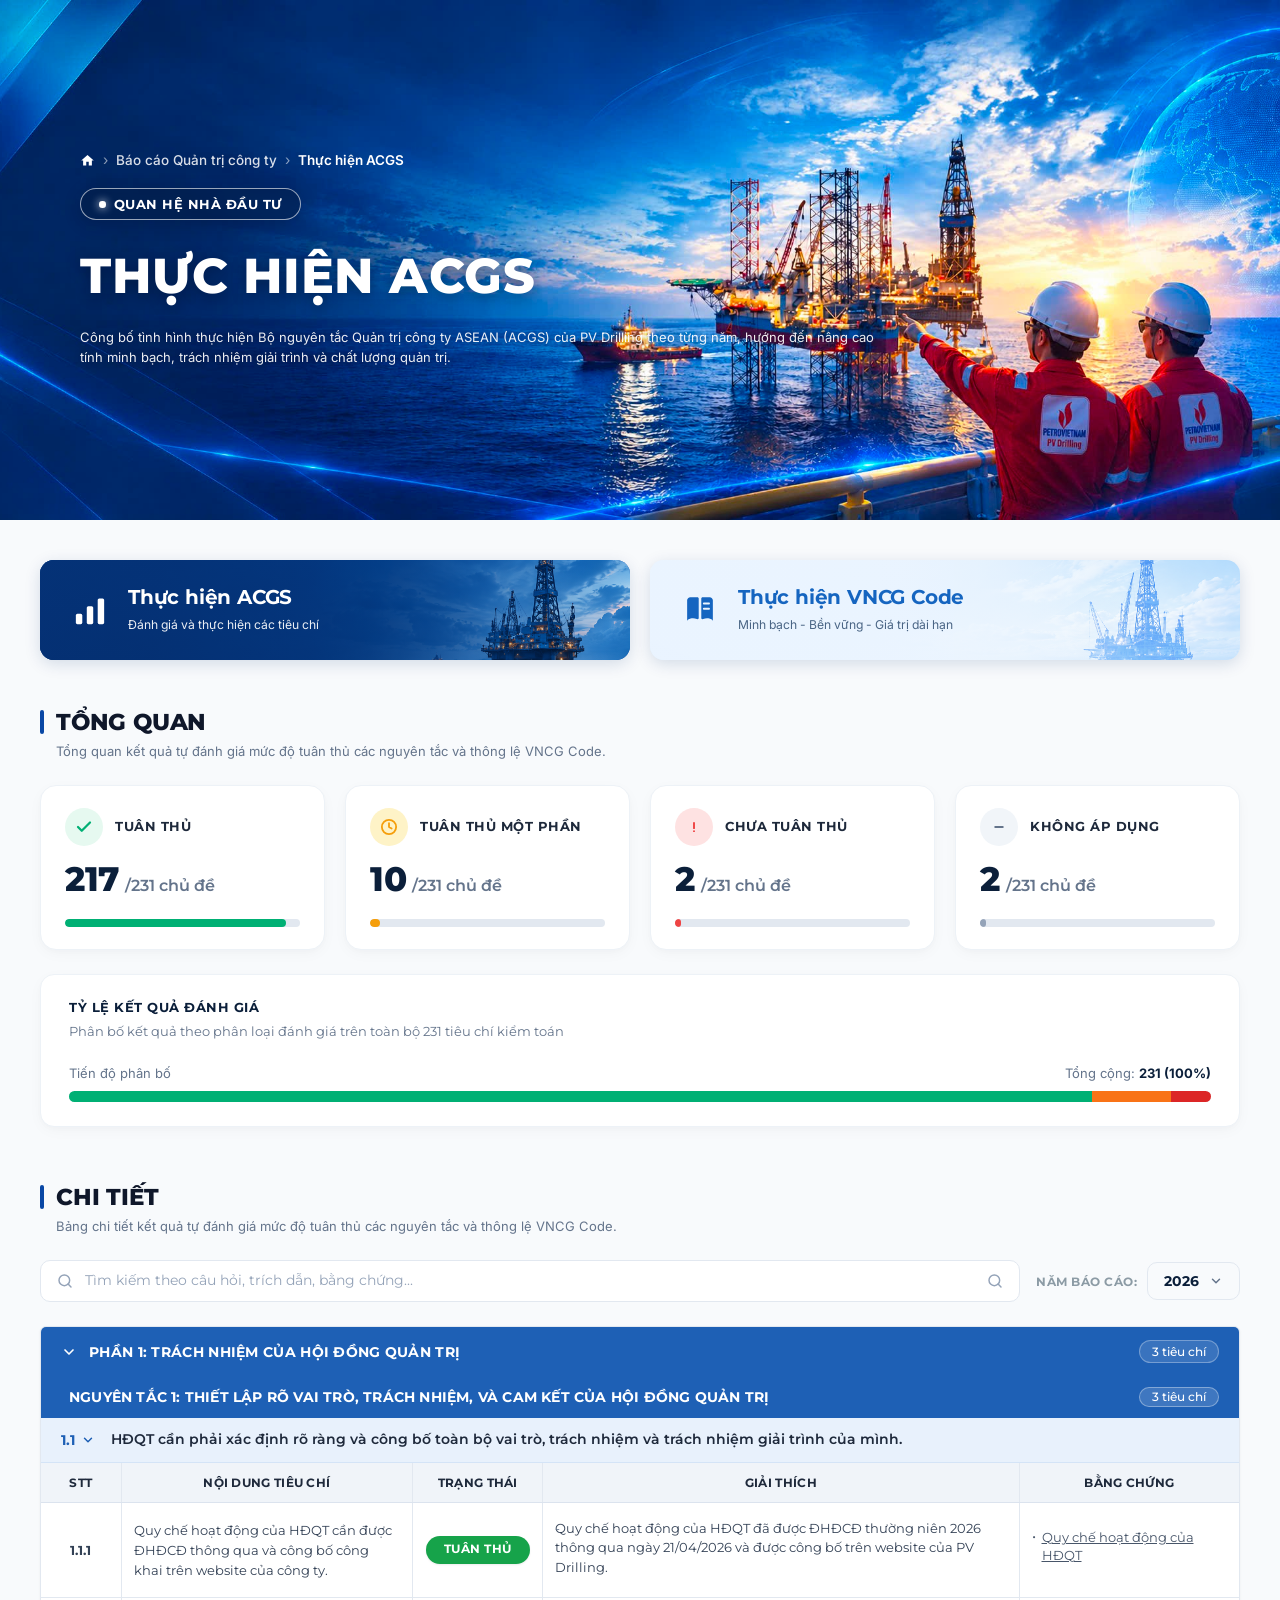
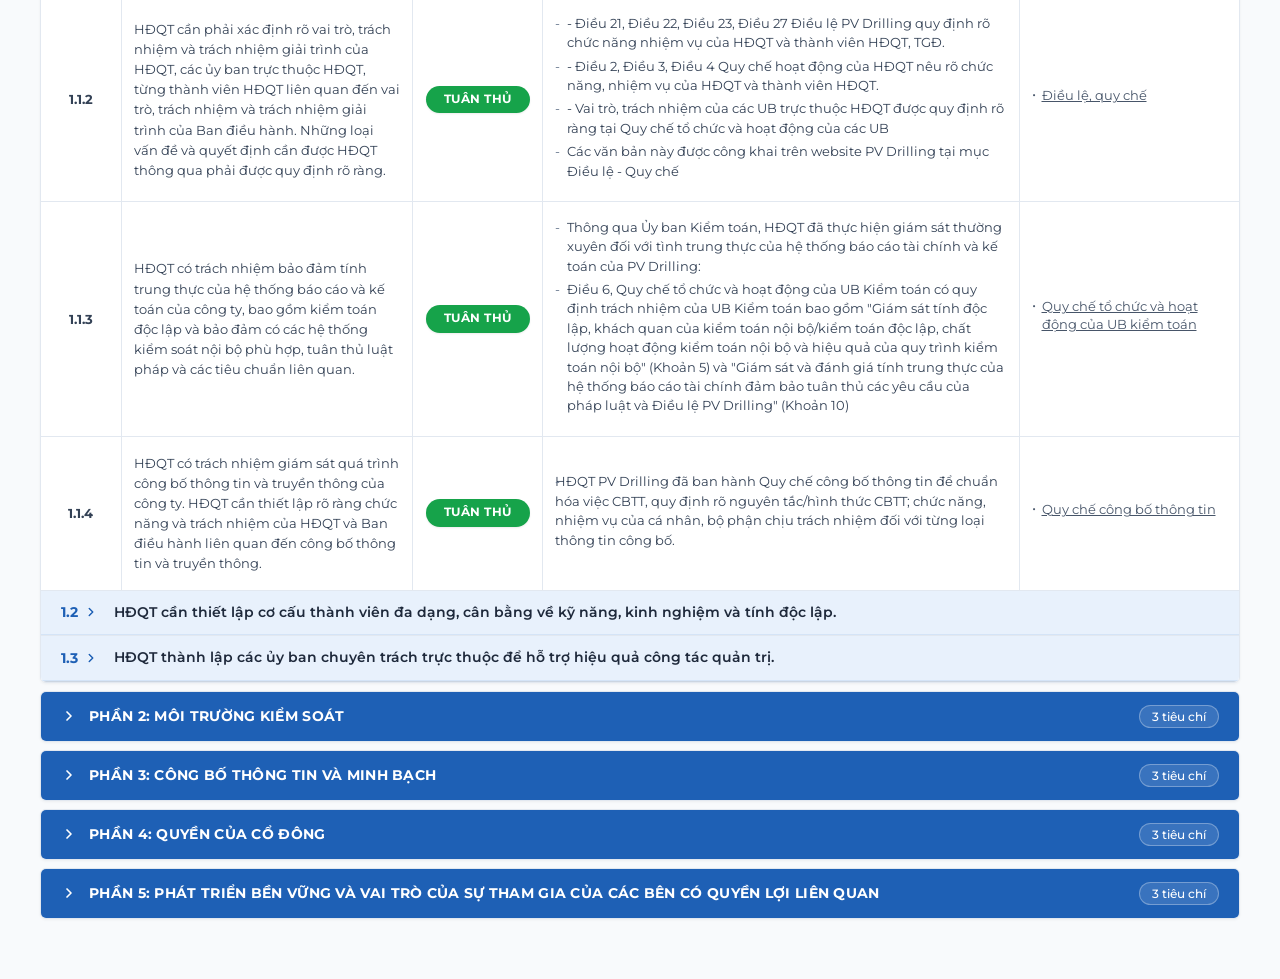
==== layout/Thuc_Hien_Vncg_Code/index.html @ 48d4dc28 "done screen Vncg code" ====
<!DOCTYPE html>
<html lang="en">

<head>
    <meta charset="UTF-8">
    <meta name="viewport" content="width=device-width, initial-scale=1.0">
    <title>Document</title>
    <link rel="stylesheet" href="./style.css">
</head>

<body>

    <div id="banner"></div>
    <main class="main-content">

        <div id="acgs-cards-container" class="acgs-cards-grid"></div>

        <section class="section-overview" aria-labelledby="overview-heading">
            <div id="overview-title"></div>

            <div id="stat-cards-overview" class="overview-stats-grid"></div>

            <div class="overview-details-grid">
                <div id="question-status-container"></div>
            </div>
        </section>

        <section class="section-detail" aria-labelledby="detail-heading">

            <div id="detail-title"></div>

            <div class="detail-toolbar">

                <div id="search-detail-container" class="detail-search-wrap"></div>

                <div class="detail-year-select-wrap">
                    <span class="detail-year-label">NĂM BÁO CÁO:</span>
                    <div class="detail-year-dropdown" id="year-dropdown" tabindex="0" role="button"
                        aria-label="Chọn năm báo cáo">
                        <span class="detail-year-value" id="selected-year">2026</span>
                        <svg class="detail-year-arrow" viewBox="0 0 24 24" width="14" height="14" fill="none"
                            stroke="currentColor" stroke-width="2.5" stroke-linecap="round" stroke-linejoin="round"
                            aria-hidden="true">
                            <polyline points="6 9 12 15 18 9"></polyline>
                        </svg>
                    </div>
                </div>

            </div>
            <div id="criteria-accordion-container"></div>

        </section>

    </main>

    <!-- ============================================================
         SCRIPTS — nạp theo đúng thứ tự phụ thuộc
         1. Design System → 2. Components → 3. Mock Data → 4. Screen
    ============================================================ -->

    <!-- 1. Design System: Icons library dùng chung -->
    <script src="../../design-system/icons.js"></script>

    <!-- 2. Component Scripts -->
    <script src="../../component/Banner/Banner.js"></script>
    <script src="../../component/ACGSCard/ACGS.js"></script>
    <script src="../../component/SectionTitle/SectionTitle.js"></script>
    <script src="../../component/StatCard/StatCard.js"></script>
    <script src="../../component/CategoryProgress/CategoryProgress.js"></script>
    <script src="../../component/SearchDetail/SearchDetail.js"></script>
    <script src="../../component/CriteriaAccordion/CriteriaAccordion.js"></script>

    <!-- 3. Mock Data -->
    <script src="../../Mock_Data/DataVNCGCode.js"></script>

    <!-- 4. Screen Script (nạp sau cùng, sau khi tất cả components đã sẵn sàng) -->
    <script src="./script.js"></script>

</body>

</html>
---- layout/Thuc_Hien_Vncg_Code/style.css ----
/* ==========================================================================
   LAYOUT STYLES: THỰC HIỆN ACGS
   File: layout/Thuc_hien_ACGS/style.css
   ========================================================================== */

/* 1. Nạp Design System & Global Styles */
@import url('../../design-system/global.css');

/* 2. Nạp Component Styles */
@import url('../../component/Banner/Banner.css');
@import url('../../component/ACGSCard/ACGSCard.css');
@import url('../../component/SectionTitle/SectionTitle.css');
@import url('../../component/StatCard/StatCard.css');
@import url('../../component/CategoryProgress/CategoryProgress.css');
@import url('../../component/SearchDetail/SearchDetail.css');
@import url('../../component/CriteriaAccordion/CriteriaAccordion.css');

/* ==========================================================================
   MAIN LAYOUT CONTAINER
   ========================================================================== */

#banner {
    width: 100%;
}

.main-content {
    max-width: 100%;
    margin: 0;
    padding: var(--space-10, 40px) var(--space-10, 40px) var(--space-15, 60px) var(--space-10, 40px);
}

/* 1. Cards Grid / Container ACGS */
.acgs-cards-grid {
    display: grid;
    grid-template-columns: 1fr 1fr;
    gap: var(--space-5);
    width: 100%;
}

/* 2. Overview Section */
.section-overview {
    margin-top: var(--space-12);
    width: 100%;
}

/* Detail Section */
.section-detail {
    margin-top: var(--space-14);
    width: 100%;
}

/* ==========================================================================
   DETAIL TOOLBAR (Hình 3: Cấp độ 1/2, Tìm kiếm, Năm báo cáo)
   ========================================================================== */
.detail-toolbar {
    display: flex;
    align-items: center;
    gap: var(--space-4);
    margin-top: var(--space-6);
    margin-bottom: var(--space-6);
    width: 100%;
}

/* 1. Nút chọn Cấp độ 1 / Cấp độ 2 */
.detail-level-filters {
    display: flex;
    align-items: center;
    gap: var(--space-2, 8px);
    flex-shrink: 0;
}

.level-filter-btn {
    border: none;
    background-color: var(--color-bg-secondary);
    color: var(--color-text-secondary);
    font-family: var(--font-family-sans);
    font-size: var(--font-size-md);
    font-weight: var(--font-weight-semibold);
    padding: 10px var(--space-5);
    border-radius: var(--radius-lg);
    cursor: pointer;
    transition: background-color var(--transition-base), color var(--transition-base), transform var(--transition-fast);
    user-select: none;
}

.level-filter-btn:hover {
    background-color: var(--color-bg-progress-track);
    color: var(--color-text-heading);
}

.level-filter-btn--active {
    background-color: var(--color-primary);
    color: var(--color-white);
}

.level-filter-btn--active:hover {
    background-color: var(--color-primary-hover);
    color: var(--color-white);
}

/* 2. Ô Tìm kiếm */
.detail-search-wrap {
    flex: 1;
    min-width: 260px;
}

/* 3. Dropdown Năm báo cáo (Hình 2) */
.detail-year-select-wrap {
    display: flex;
    align-items: center;
    gap: 10px;
    flex-shrink: 0;
}

.detail-year-label {
    font-size: var(--font-size-sm);
    font-weight: var(--font-weight-bold);
    color: var(--color-text-dim);
    letter-spacing: var(--letter-spacing-wider);
    text-transform: uppercase;
    font-family: var(--font-family-heading);
    white-space: nowrap;
}

.detail-year-dropdown {
    display: inline-flex;
    align-items: center;
    gap: 10px;
    background-color: var(--color-bg-page);
    border: 1px solid var(--color-border-light);
    border-radius: var(--radius-xl);
    padding: 9px var(--space-4);
    cursor: pointer;
    transition: border-color var(--transition-base), box-shadow var(--transition-base), background-color var(--transition-base);
    user-select: none;
}

.detail-year-dropdown:hover {
    border-color: var(--color-border-default);
    background-color: var(--color-bg-card);
}

.detail-year-dropdown:focus {
    outline: none;
    border-color: var(--color-primary);
    box-shadow: var(--shadow-focus);
}

.detail-year-value {
    font-size: var(--font-size-normal);
    font-weight: var(--font-weight-bold);
    color: var(--color-text-title);
    font-family: var(--font-family-heading);
}

.detail-year-arrow {
    color: var(--color-text-muted);
    transition: transform var(--transition-base);
}

/* 3. 4 Stat Cards Grid (Hình 1) */
.overview-stats-grid {
    display: grid;
    grid-template-columns: repeat(4, 1fr);
    gap: var(--space-5, 20px);
    margin-top: var(--space-6, 24px);
    width: 100%;
}

/* 4. Khối chi tiết đánh giá: Tỷ lệ kết quả đánh giá */
.overview-details-grid {
    display: grid;
    grid-template-columns: 1fr;
    gap: var(--space-6, 24px);
    margin-top: var(--space-6, 24px);
    width: 100%;
}

#question-status-container {
    width: 100%;
    grid-column: 1 / -1;
}

/* ==========================================================================
   5. CARD TỶ LỆ KẾT QUẢ ĐÁNH GIÁ (TIẾN ĐỘ PHÂN BỐ)
   ========================================================================== */
.question-status-card {
    background-color: var(--color-bg-card, #ffffff);
    border: 1px solid var(--color-border-subtle, #e2e8f0);
    border-radius: var(--radius-2xl, 20px);
    padding: var(--space-6, 24px) var(--space-7, 28px);
    box-shadow: var(--shadow-card, 0 1px 3px rgba(0, 0, 0, 0.05));
    display: flex;
    flex-direction: column;
    gap: var(--space-6, 24px);
    width: 100%;
    transition: transform var(--transition-smooth, 0.2s ease), box-shadow var(--transition-smooth, 0.2s ease);
}

.question-status-card:hover {
    box-shadow: var(--shadow-card-hover, 0 4px 12px rgba(0, 0, 0, 0.08));
}

.question-status-header {
    display: flex;
    flex-direction: column;
    gap: 6px;
}

.question-status-title {
    margin: 0;
    font-size: var(--font-size-base, 16px);
    font-weight: var(--font-weight-bold, 700);
    color: var(--color-text-title, #0b1f3a);
    letter-spacing: 0.5px;
    text-transform: uppercase;
    font-family: var(--font-family-heading, 'Inter', sans-serif);
    line-height: 1.3;
}

.question-status-subtitle {
    margin: 0;
    font-size: 13px;
    color: var(--color-text-muted, #64748b);
    font-weight: var(--font-weight-normal, 400);
    line-height: 1.5;
}

.question-status-cards-grid {
    display: grid;
    grid-template-columns: 1fr 1fr;
    gap: var(--space-4, 16px);
}

/* Khung tiến độ & Nhãn */
.question-status-progress-wrap {
    display: flex;
    flex-direction: column;
    gap: 10px;
    width: 100%;
}

.question-status-progress-labels {
    display: flex;
    justify-content: space-between;
    align-items: center;
    font-size: 13px;
    color: var(--color-text-muted, #64748b);
    font-family: var(--font-family-base, 'Inter', sans-serif);
}

.progress-label-left {
    font-weight: var(--font-weight-normal, 400);
    color: var(--color-text-muted, #64748b);
}

.progress-label-right {
    font-weight: var(--font-weight-normal, 400);
    color: var(--color-text-muted, #64748b);
}

.progress-label-right b,
.progress-label-right strong {
    color: var(--color-text-title, #0f172a);
    font-weight: var(--font-weight-bold, 700);
}

/* Thanh phân bổ nhiều dải màu (Segmented Progress Bar) */
.question-status-segmented-bar {
    width: 100%;
    height: 11px;
    border-radius: var(--radius-full, 9999px);
    overflow: hidden;
    display: flex;
    background-color: var(--color-bg-progress-track, #f1f5f9);
}

.segmented-bar-item {
    height: 100%;
    transition: width var(--transition-progress, 0.6s cubic-bezier(0.4, 0, 0.2, 1));
}

.segmented-bar-item:hover {
    filter: brightness(1.08);
}

/* ==========================================================================
   6. RESPONSIVE BREAKPOINTS
   ========================================================================== */
@media (max-width: 1180px) {
    .overview-stats-grid {
        grid-template-columns: repeat(2, 1fr);
    }

    .overview-details-grid {
        grid-template-columns: 1fr;
    }
}

@media (max-width: 900px) {
    .detail-toolbar {
        flex-wrap: wrap;
    }

    .detail-search-wrap {
        order: 3;
        flex-basis: 100%;
        width: 100%;
    }
}

@media (max-width: 768px) {
    .main-content {
        padding: var(--space-7) var(--space-5) var(--space-12) var(--space-5);
    }

    .acgs-cards-grid {
        grid-template-columns: 1fr;
        gap: var(--space-4);
    }

    .question-status-cards-grid {
        grid-template-columns: 1fr;
    }
}

@media (max-width: 580px) {
    .overview-stats-grid {
        grid-template-columns: 1fr;
    }

    .main-content {
        padding: var(--space-5) var(--space-4) 36px var(--space-4);
    }
}
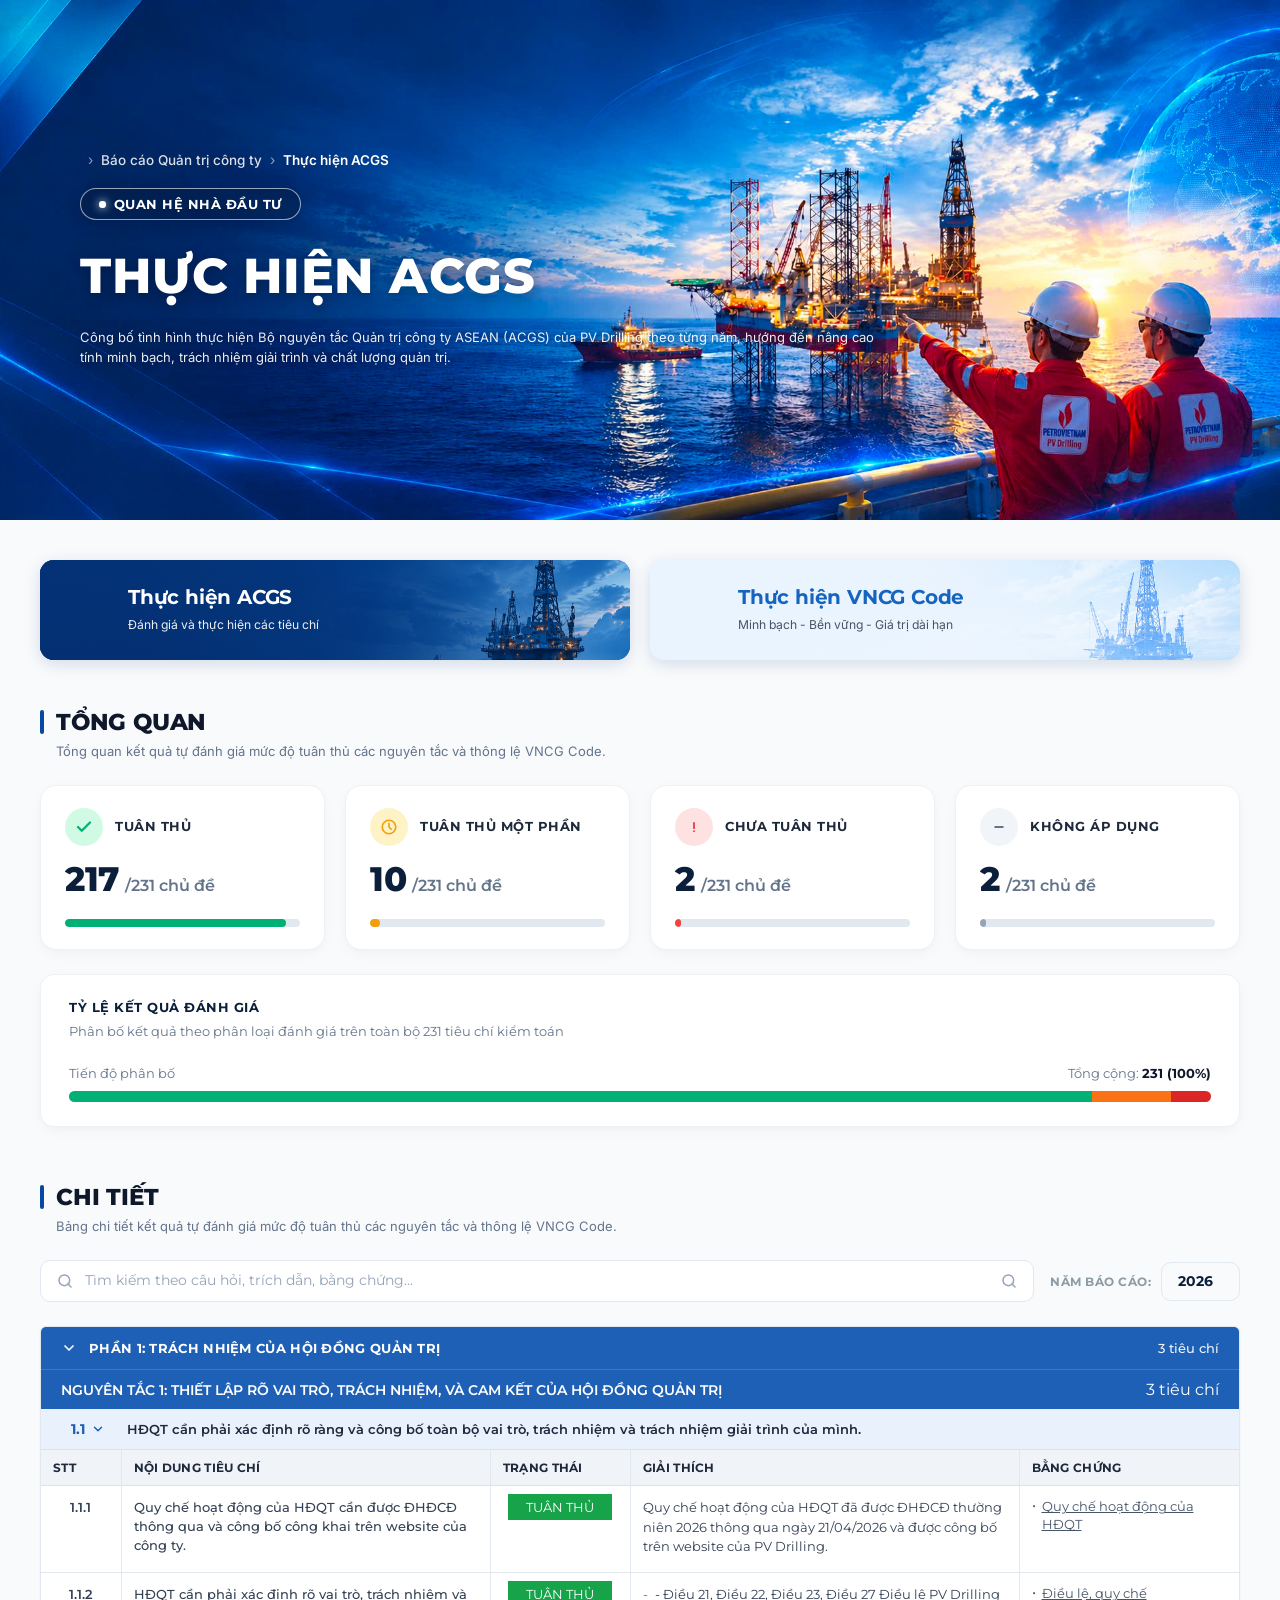
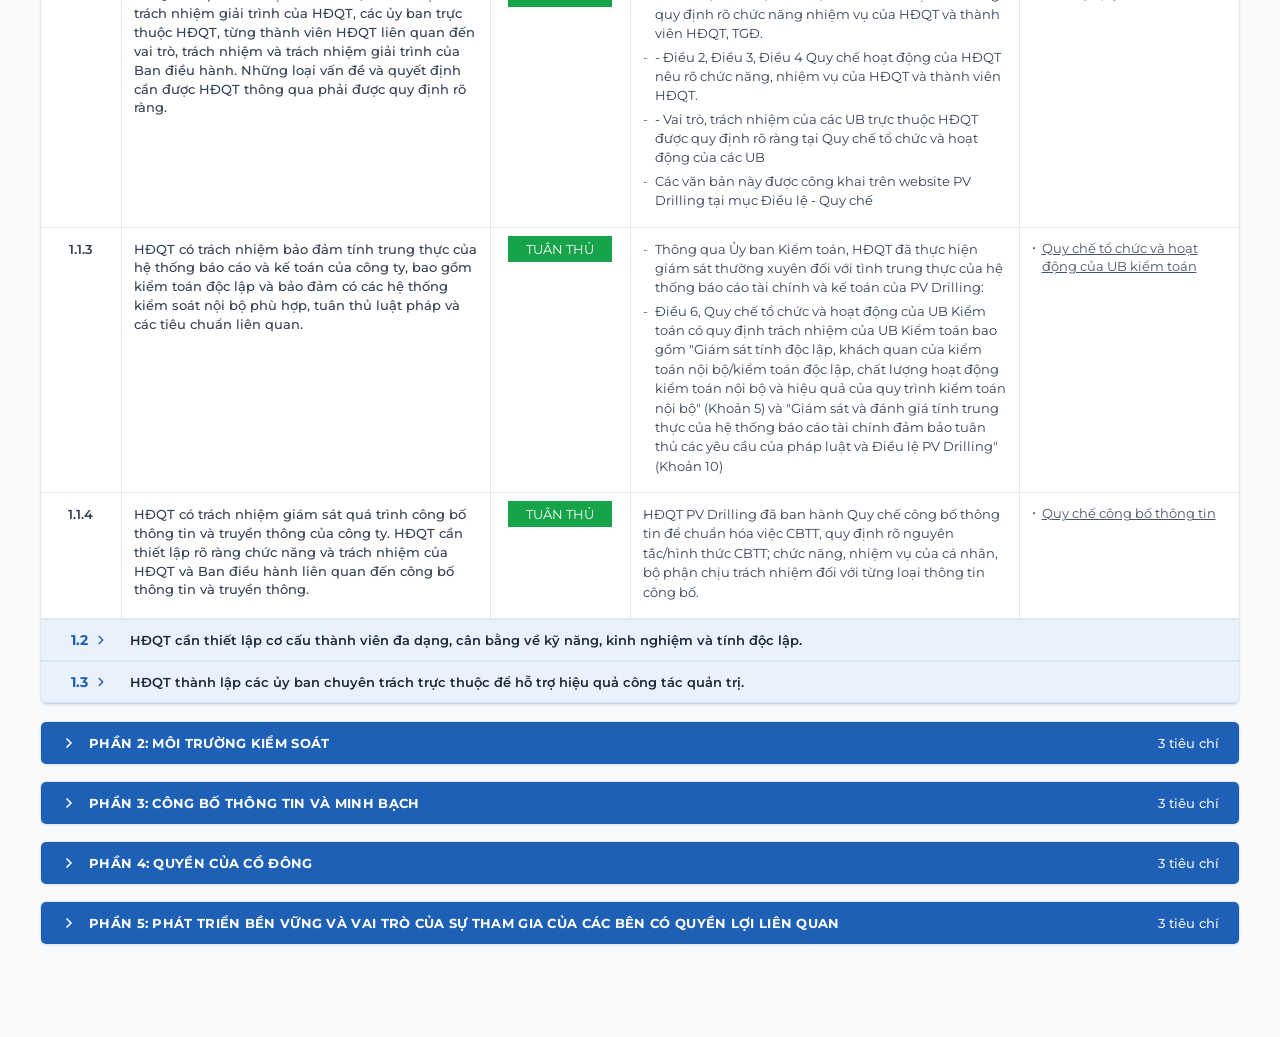
==== commit 120846e2: "update follows design system" ====
--- a/layout/Thuc_Hien_Vncg_Code/index.html
+++ b/layout/Thuc_Hien_Vncg_Code/index.html
@@ -38,11 +38,7 @@
                     <div class="detail-year-dropdown" id="year-dropdown" tabindex="0" role="button"
                         aria-label="Chọn năm báo cáo">
                         <span class="detail-year-value" id="selected-year">2026</span>
-                        <svg class="detail-year-arrow" viewBox="0 0 24 24" width="14" height="14" fill="none"
-                            stroke="currentColor" stroke-width="2.5" stroke-linecap="round" stroke-linejoin="round"
-                            aria-hidden="true">
-                            <polyline points="6 9 12 15 18 9"></polyline>
-                        </svg>
+                        <span class="detail-year-arrow-wrap"></span>
                     </div>
                 </div>
 
--- a/layout/Thuc_Hien_Vncg_Code/style.css
+++ b/layout/Thuc_Hien_Vncg_Code/style.css
@@ -185,20 +185,20 @@
    5. CARD TỶ LỆ KẾT QUẢ ĐÁNH GIÁ (TIẾN ĐỘ PHÂN BỐ)
    ========================================================================== */
 .question-status-card {
-    background-color: var(--color-bg-card, #ffffff);
-    border: 1px solid var(--color-border-subtle, #e2e8f0);
-    border-radius: var(--radius-2xl, 20px);
-    padding: var(--space-6, 24px) var(--space-7, 28px);
-    box-shadow: var(--shadow-card, 0 1px 3px rgba(0, 0, 0, 0.05));
+    background-color: var(--color-bg-card);
+    border: 1px solid var(--color-border-subtle);
+    border-radius: var(--radius-2xl);
+    padding: var(--space-6) var(--space-7);
+    box-shadow: var(--shadow-card);
     display: flex;
     flex-direction: column;
-    gap: var(--space-6, 24px);
-    width: 100%;
-    transition: transform var(--transition-smooth, 0.2s ease), box-shadow var(--transition-smooth, 0.2s ease);
+    gap: var(--space-6);
+    width: 100%;
+    transition: transform var(--transition-smooth), box-shadow var(--transition-smooth);
 }
 
 .question-status-card:hover {
-    box-shadow: var(--shadow-card-hover, 0 4px 12px rgba(0, 0, 0, 0.08));
+    box-shadow: var(--shadow-card-hover);
 }
 
 .question-status-header {
@@ -209,27 +209,27 @@
 
 .question-status-title {
     margin: 0;
-    font-size: var(--font-size-base, 16px);
-    font-weight: var(--font-weight-bold, 700);
-    color: var(--color-text-title, #0b1f3a);
+    font-size: var(--font-size-base);
+    font-weight: var(--font-weight-bold);
+    color: var(--color-text-title);
     letter-spacing: 0.5px;
     text-transform: uppercase;
-    font-family: var(--font-family-heading, 'Inter', sans-serif);
+    font-family: var(--font-family-heading);
     line-height: 1.3;
 }
 
 .question-status-subtitle {
     margin: 0;
     font-size: 13px;
-    color: var(--color-text-muted, #64748b);
-    font-weight: var(--font-weight-normal, 400);
+    color: var(--color-text-muted);
+    font-weight: var(--font-weight-normal);
     line-height: 1.5;
 }
 
 .question-status-cards-grid {
     display: grid;
     grid-template-columns: 1fr 1fr;
-    gap: var(--space-4, 16px);
+    gap: var(--space-4);
 }
 
 /* Khung tiến độ & Nhãn */
@@ -245,34 +245,34 @@
     justify-content: space-between;
     align-items: center;
     font-size: 13px;
-    color: var(--color-text-muted, #64748b);
-    font-family: var(--font-family-base, 'Inter', sans-serif);
+    color: var(--color-text-muted);
+    font-family: var(--font-family-sans);
 }
 
 .progress-label-left {
-    font-weight: var(--font-weight-normal, 400);
-    color: var(--color-text-muted, #64748b);
+    font-weight: var(--font-weight-normal);
+    color: var(--color-text-muted);
 }
 
 .progress-label-right {
-    font-weight: var(--font-weight-normal, 400);
-    color: var(--color-text-muted, #64748b);
+    font-weight: var(--font-weight-normal);
+    color: var(--color-text-muted);
 }
 
 .progress-label-right b,
 .progress-label-right strong {
-    color: var(--color-text-title, #0f172a);
-    font-weight: var(--font-weight-bold, 700);
+    color: var(--color-text-heading);
+    font-weight: var(--font-weight-bold);
 }
 
 /* Thanh phân bổ nhiều dải màu (Segmented Progress Bar) */
 .question-status-segmented-bar {
     width: 100%;
     height: 11px;
-    border-radius: var(--radius-full, 9999px);
+    border-radius: var(--radius-full);
     overflow: hidden;
     display: flex;
-    background-color: var(--color-bg-progress-track, #f1f5f9);
+    background-color: var(--color-bg-progress-track);
 }
 
 .segmented-bar-item {
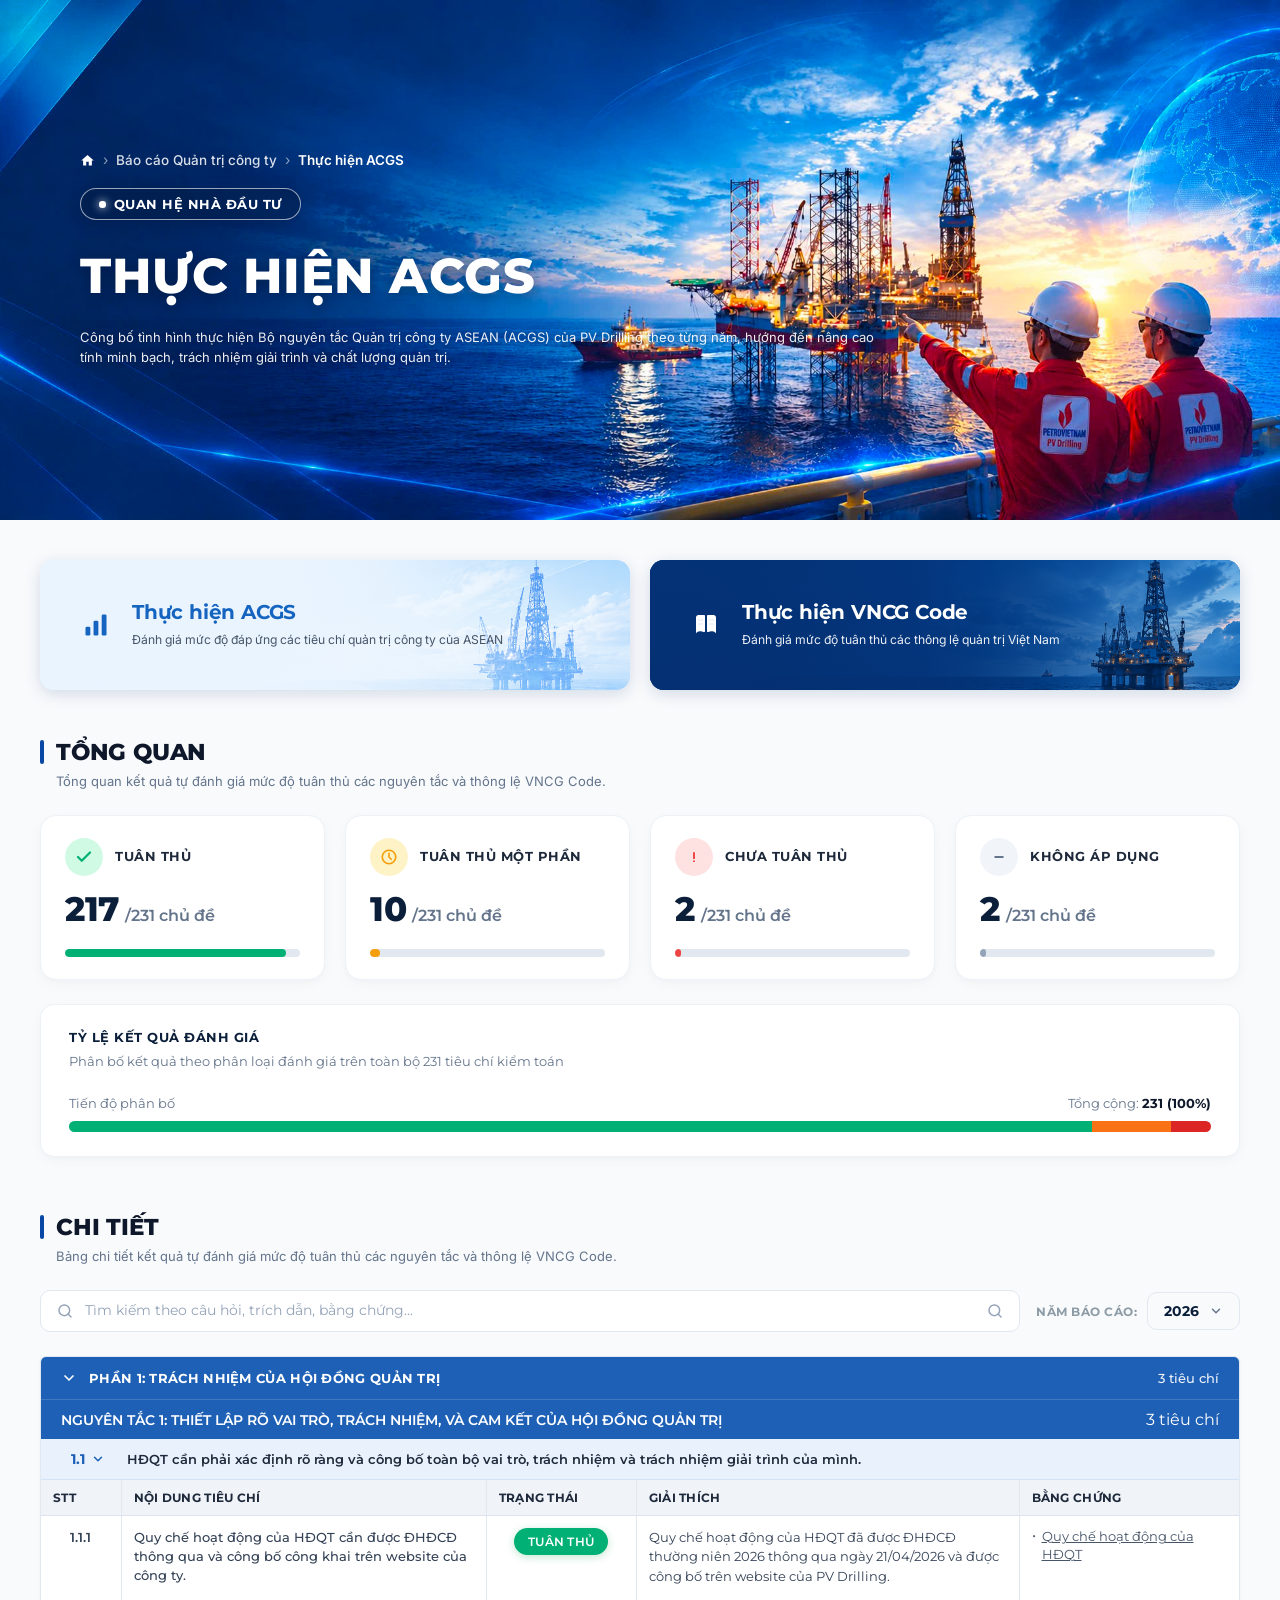
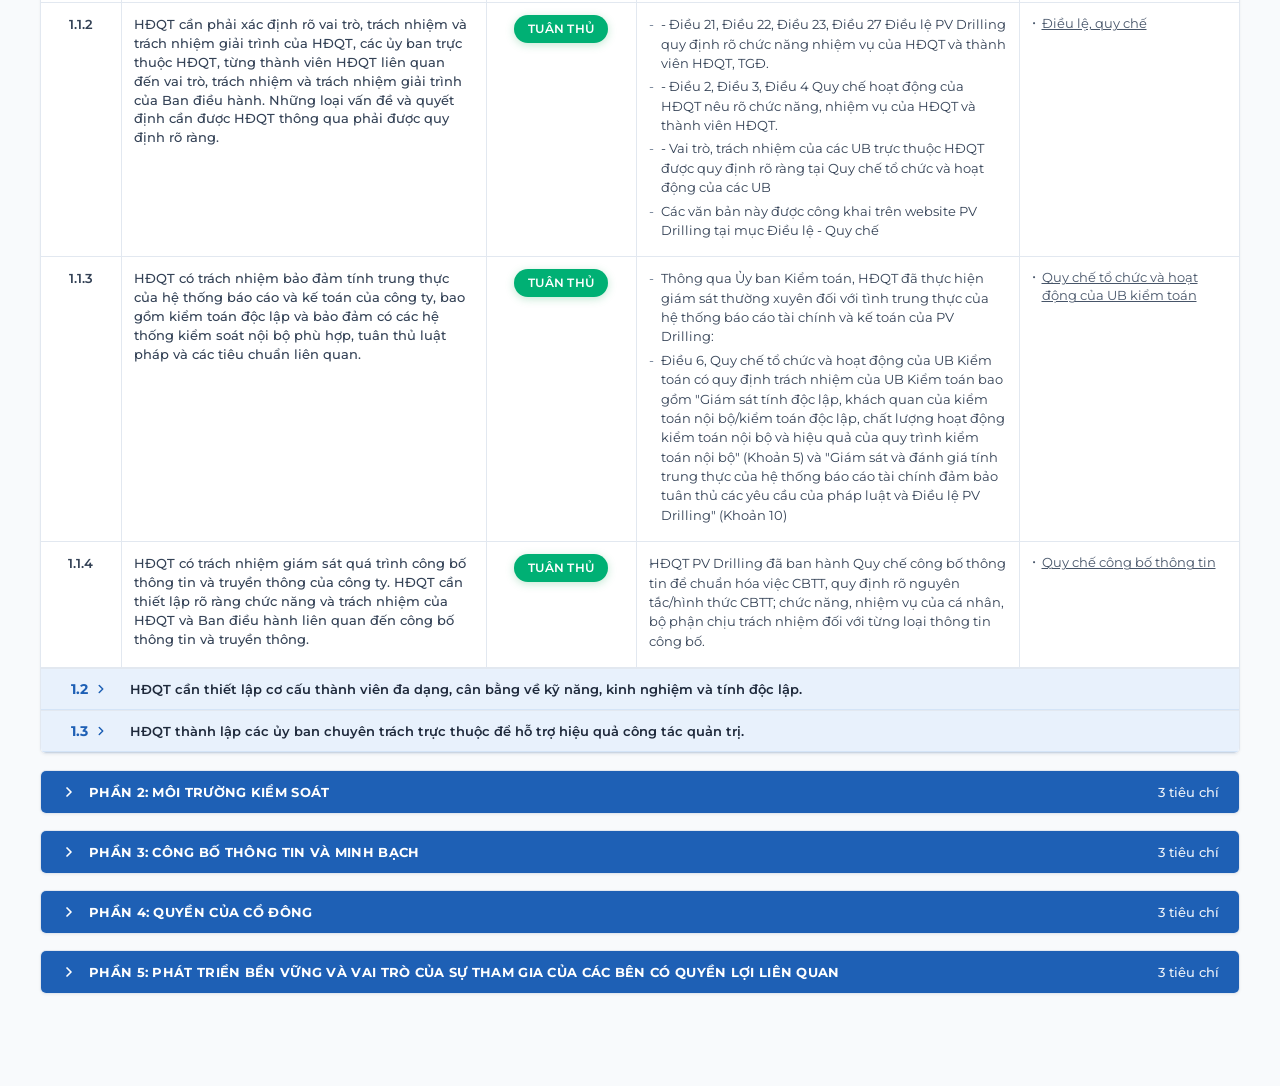
==== commit f90fade2: "update readme and data, component" ====
--- a/layout/Thuc_Hien_Vncg_Code/index.html
+++ b/layout/Thuc_Hien_Vncg_Code/index.html
@@ -4,7 +4,7 @@
 <head>
     <meta charset="UTF-8">
     <meta name="viewport" content="width=device-width, initial-scale=1.0">
-    <title>Document</title>
+    <title>THỰC HIỆN VNCG CODE</title>
     <link rel="stylesheet" href="./style.css">
 </head>
 
@@ -38,7 +38,11 @@
                     <div class="detail-year-dropdown" id="year-dropdown" tabindex="0" role="button"
                         aria-label="Chọn năm báo cáo">
                         <span class="detail-year-value" id="selected-year">2026</span>
-                        <span class="detail-year-arrow-wrap"></span>
+                        <span class="detail-year-arrow-wrap">
+                            <svg class="detail-year-arrow" viewBox="0 0 24 24" fill="none" stroke="currentColor" stroke-width="2.5" stroke-linecap="round" stroke-linejoin="round">
+                                <polyline points="6 9 12 15 18 9"></polyline>
+                            </svg>
+                        </span>
                     </div>
                 </div>
 
--- a/layout/Thuc_Hien_Vncg_Code/style.css
+++ b/layout/Thuc_Hien_Vncg_Code/style.css
@@ -1,4 +1,4 @@
-/* ==========================================================================
+﻿/* ==========================================================================
    LAYOUT STYLES: THỰC HIỆN ACGS
    File: layout/Thuc_hien_ACGS/style.css
    ========================================================================== */
@@ -153,9 +153,26 @@
     font-family: var(--font-family-heading);
 }
 
+.detail-year-arrow-wrap {
+    display: inline-flex;
+    align-items: center;
+    justify-content: center;
+    width: 14px;
+    height: 14px;
+    flex-shrink: 0;
+}
+
+.detail-year-arrow-wrap svg.detail-year-arrow,
 .detail-year-arrow {
-    color: var(--color-text-muted);
+    width: 14px;
+    height: 14px;
+    display: block;
+    color: var(--color-text-muted, #4a5568);
     transition: transform var(--transition-base);
+}
+
+.detail-year-dropdown.is-open .detail-year-arrow {
+    transform: rotate(180deg);
 }
 
 /* 3. 4 Stat Cards Grid (Hình 1) */
